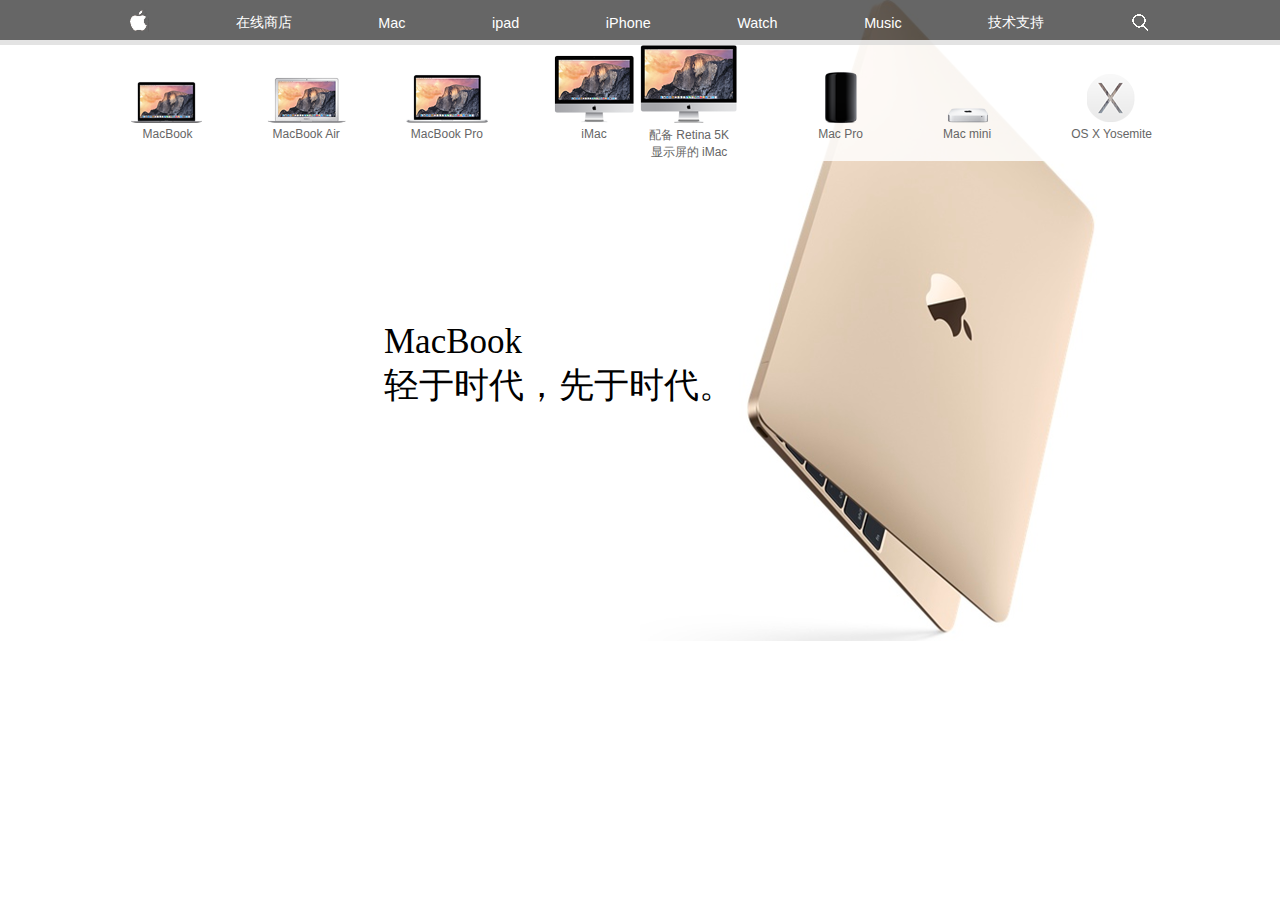
==== mac.html @ f72fe7f3 "一部分" ====
<!DOCTYPE html>
<html>
<head lang="en">
    <meta charset="UTF-8">
    <meta name="viewport" content="width=device-width,intial-scale=1.0,user-scalable=no">
    <link href="css/base.css" rel="stylesheet" type="text/css">
    <link href="css/style.css" rel="stylesheet" type="text/css">
    <title></title>
</head>
<body>
<div class="menubg">
    <ul class="menu">
        <li><a><img src="images/menulogo.png"></a></li>
        <li><a>在线商店</a></li>
        <li><a>Mac</a></li>
        <li><a>ipad</a></li>
        <li><a>iPhone</a></li>
        <li><a>Watch</a></li>
        <li><a>Music</a></li>
        <li><a>技术支持</a></li>
        <li class="searchli1">
            <input type="checkbox" id="search" class="searchche">
            <label for="search" class="searchlab"></label>
            <div class="searchbox">
                <img src="images/search2.png" class="searchicon">
                <input type="text" class="menuseacher">
            </div>
        </li>
        <li class="searchli2">
            <a><div class="search2"></div></a>
        </li>
    </ul>
</div>

<div class="mac_menubox">
    <div class="mac_menubox1">
    <ul class="mac">
        <li><img src="images/Mac1.png"><br>MacBook</li>
        <li><img src="images/Mac2.png"><br>MacBook Air</li>
        <li><img src="images/Mac3.png"><br>MacBook Pro</li>
        <li><img src="images/Mac4.png"><br>iMac</li>
        </ul>
        <ul class="mac2">
        <li><img src="images/Mac5.png"><br>配备 Retina 5K <br>显示屏的 iMac</li>
        <li><img src="images/Mac6.png"><br>Mac Pro</li>
        <li><img src="images/Mac7.png"><br>Mac mini</li>
        <li><img src="images/Mac8.png"><br>OS X Yosemite</li>
    </ul>
</div>
    </div>
<div class="store_box1">
    <img src="images/macbg.png" class="mac_img1">
    <div class="mac_imgtext">MacBook<br>
        轻于时代，先于时代。
    </div>
</div>
</body>
</html>
---- css/base.css ----
body{
    padding: 0;
    margin: 0;
    font-size: 12px;
    font-family: Arial;
    color: #000000;
}
a{
    text-decoration: none;
    cursor: pointer;
}
a:hover{
    text-decoration: underline;
}
ul{
    margin: 0;
    padding: 0;
    list-style: none;
}

/*菜单*/
.menubg{
    position: absolute;
    left: 0;
    top: 0;
    width: 100%;
    height: 45px;
    background: rgba(0, 0, 0, 0.6);
    z-index: 1;
}
.menu{
    width: 80%;
    margin: 0 auto;
    height: 45px;
    /*line-height: 45px;*/
    display: flex;
    align-items: center;
    justify-content: space-between;
    color: #ffffff;
    font-size: 1.2em;
}
.menu li:hover a{
    opacity: 0.6;
    text-decoration: none;
}
.search2{
    width: 21px;
    height: 21px;
    background: url("../images/search1.png");
}
.searchli2{
    display: none;
}
.searchche{
    display: none;
}
.searchlab{
    display: block;
    width: 21px;
    height: 21px;
    background: url("../images/search1.png");
}
.searchlab:hover{
    opacity: 0.6;
}
.searchbox{
    width: 0px;
    height: 35px;
    background: #ffffff;
    border-radius: 3px;
    display: none;
}
.searchicon{
    margin-top: 5px;
    float: left;
}

.menuseacher{
    width: 80%;
    height: 25px;
    border: none;
    margin-top: 5px;
    float: left;
}
.searchche:checked ~ .searchlab{
    display: none;
}
.searchche:checked ~ .searchbox{
    display: block;
    width: 220px;
    transition: all 3s linear;
}



/*菜单 end*/
@media screen and (max-width: 800px){
    .menu {
        width: 100%;
    }
    .searchli1{
        display: none;
    }
    .searchli2{
        display: block;
    }
}
@media screen and (max-width: 480px){
    .menu {
        font-size: 1em;
    }
}
---- css/style.css ----
/*首页*/
/*首页图片展示1*/
.indimgshow{
    width:100%;
    height:auto;
    position: relative;
}
.indimgshow1{
    width:100%;
    height: 684px;
    background: url("../images/ind_img1.png");
    background-size: 100% 684px;
}
.imgche1{
    display: none;
}
.imgche2{
    display: none;
}
.imgche3{
    display: none;
}
.imgche1:checked ~ .imglab1{
    border: 1px solid blue;
    border-radius: 6px;
    background: rgba(255, 255, 255, 0);
}
.imgche2:checked ~ .imglab2{
    border: 1px solid blue;
    border-radius: 6px;
    background: rgba(255, 255, 255, 0);
}
.imgche3:checked ~ .imglab3{
    border: 1px solid blue;
    border-radius: 6px;
    background: rgba(255, 255, 255, 0);
}
.imglab1{
    display: block;
    width: 10px;
    height: 10px;
    border-radius: 5px;
    background: #999999;
    position: absolute;
    top: 90%;
    left: 47%;
    z-index: 1;
}
.imglab2{
    display: block;
    width: 10px;
    height: 10px;
    border-radius: 5px;
    background: #999999;
    position: absolute;
    top: 90%;
    left: 50%;
    z-index: 1;
}
.imglab3{
    display: block;
    width: 10px;
    height: 10px;
    border-radius: 5px;
    background: #999999;
    position: absolute;
    top: 90%;
    left: 53%;
    z-index: 1;
}
.imgche1:checked ~ .indimgshow1{
    background: url("../images/ind_img1.png");
    background-size: 100% 684px;
}
.imgche2:checked ~ .indimgshow1{
    background: url("../images/ind_img2.png");
    background-size: 100% 684px;
}
.imgche3:checked ~ .indimgshow1{
    background: url("../images/ind_img3.png");
    background-size: 100% 684px;
}
.ind_imgbox1{
    width: 100%;
    /*height: 200px;*/
    display: flex;
    justify-content: space-between;
}
.ind_imgbox2{
    width: 49.75%;
    /*height: 200px;*/
    display: flex;
    justify-content: space-between;
}
.ind_imgbox3{
    width: 49.5%;
    height: 200px;
    background: url("../images/ind_img4.jpg");
    background-position: center center;
}
.ind_imgbox4{
    width: 49.5%;
    height: 200px;
    background: url("../images/ind_img5.jpg");
    background-position: center center;
}
.ind_imgbox5{
    width: 49.5%;
    height: 200px;
    background: url("../images/ind_img6.jpg");
    background-position: center center;
}
.ind_imgbox6{
    width: 49.5%;
    height: 200px;
    background: url("../images/ind_img7.jpg");
    background-position: center center;
}
/*首页图片展示1 end*/
.ind_footer{
    width: 80%;
    display: flex;
    justify-content: space-between;
    margin:0 auto;
    font-size: 10px;
}
.ind_footer a{
    color: #666;
}
.ind_footer a:hover{
    color: #333;
}

.ind_footertext1{
    width: 55%;
    line-height: 30px;
    color: #999;
}
.ind_footertext2{
    width: 45%;
    line-height: 30px;
    text-align: right;
    color: #999;
}

@media screen and (max-width: 800px) {
    .indimgshow1{
        width:100%;
        height: 550px;
        background: url("../images/ind_img1.png");
        background-size: 100% 550px;
    }
    .imgche1:checked ~ .indimgshow1{
        background: url("../images/ind_img1.png");
        background-size: 100% 550px;
    }
    .imgche2:checked ~ .indimgshow1{
        background: url("../images/ind_img2.png");
        background-size: 100% 550px;
    }
    .imgche3:checked ~ .indimgshow1{
        background: url("../images/ind_img3.png");
        background-size: 100% 550px;
    }

    .ind_imgbox1{
        flex-direction:column;
    }
    .ind_imgbox2{
        width: 100%;
    }
    .ind_footer {
        width: 100%;

    }
}
@media screen and (max-width: 480px){
    .indimgshow1{
        width:100%;
        height: 350px;
        background: url("../images/ind_img1.png");
        background-size: 100% 350px;
    }
    .imgche1:checked ~ .indimgshow1{
        background: url("../images/ind_img1.png");
        background-size: 100% 350px;
    }
    .imgche2:checked ~ .indimgshow1{
        background: url("../images/ind_img2.png");
        background-size: 100% 350px;
    }
    .imgche3:checked ~ .indimgshow1{
        background: url("../images/ind_img3.png");
        background-size: 100% 350px;
    }
    .ind_imgbox2{
        flex-direction:column;
    }
    .ind_imgbox3{
       width: 100%;
    }
    .ind_imgbox4{
        width: 100%;
    }
    .ind_imgbox5{
        width: 100%;
    }
    .ind_imgbox6{
        width: 100%;
    }
    .ind_footer {
        flex-direction:column;
    }
    .ind_footertext1{
        width: 100%;
    }
    .ind_footertext2{
        width: 100%;
        text-align: left;
    }
}
/*首页end*/

/*store*/
/*store 菜单*/
.store_menubox{
    position: absolute;
    top:45px;
    width: 100%;
    height: 164px;
    background: rgba(255, 255, 255, 0.8);
    z-index: 1;
}
.store_menubox1 {
    width: 80%;
    height: 60px;
    margin: 0 auto;
    display: flex;
    justify-content: space-between;
    align-items: center;
}
.storetext1{
    opacity: 0.6;
}
.storetext1:hover{
    opacity: 1;
}
.store_menuul{
    display: flex;
}
.store_menuul li{
    margin-left: 20px;
    opacity: 0.4;
}
.store_menuul li:hover{
    opacity: 1;
}

.countche{
    display: none;
}
.countlab{
    display: block;
    width: 35px;
    height: 20px;
    background: url("../images/icon1.png");
}
.shopche{
    display: none;
}
.shoplab{
    display: block;
    width: 30px;
    height: 13px;
    background: url("../images/icon2.png");
}
.equi{
    width: 80%;
    height: 80px;
    display: flex;
    margin: 0 auto;
    margin-top: 20px;
    justify-content: space-between;
}
.equi li{
    text-align: center;
    color: #666;
    line-height: 25px;
}
/*store菜单end*/
.store_box1{
    width: 100%;
    position:relative;
}
.store_img1{
    width: 100%;
    height: auto;
}
.store_imgtext{
    position: absolute;
    left: 30%;
    top: 70%;
    font-size: 40px;
    font-family: "微软雅黑", "黑体";
}
.store_box2{
    width: 100%;
    padding-top: 50px;
    position: relative;
}
.store_img2{
    width: 35%;
    position: relative;
    left: 60%;
}
.store_img2_logo{
    position: absolute;
    width: 15%;
    top:30%;
    left: 25%;
}
.store_img2_botton{
    position: absolute;
    top:42%;
    left: 30%;
    border-radius: 3px;
    color:#f5f5f5;
   background-color: #0c90d2;
    background: -webkit-gradient(linear,left top ,left bottom,
    from(#38b6f5),to(#028acd));
    padding:8px 12px;
}
.store_img3{
    width: 28%;
    position: relative;
    left: 15%;
}
.store_img3_botton{
    position: absolute;
    top:45%;
    left: 68%;
    border-radius: 3px;
    color:#f5f5f5;
    background-color: #0c90d2;
    background: -webkit-gradient(linear,left top ,left bottom,
    from(#38b6f5),to(#028acd));
    padding:8px 12px;
}
.store_img3_text{
    font-size: 50px;
    font-family: "微软雅黑", "黑体";
    position: absolute;
    top:30%;
    left: 64%;
}
.store_box3{
    width: 100%;
    padding-top: 130px;
    padding-bottom: 100px;
    position: relative;
    /*border: 1px solid #000000;*/
}
.store_img4_text{
    font-size: 48px;
    font-family: "微软雅黑", "黑体";
    position: relative;
    left: 40%;
}
.store_img4_botton{
    position: relative;
    top:20px;
    left: 48%;
    border-radius: 3px;
    color:#f5f5f5;
    background-color: #0c90d2;
    background: -webkit-gradient(linear,left top ,left bottom,
    from(#38b6f5),to(#028acd));
    padding:8px 12px;
}
.store_img4{
    width: 80%;
    margin: 0 auto;
   position: relative;
    left: 10%;
    margin-top: 50px;
}
.store_img5{
    width: 28%;
    position: relative;
    left: 65%;
}

.store_img5_botton{
    position: absolute;
    top:48%;
    left: 35%;
    border-radius: 3px;
    color:#f5f5f5;
    background-color: #0c90d2;
    background: -webkit-gradient(linear,left top ,left bottom,
    from(#38b6f5),to(#028acd));
    padding:8px 12px;
}
.store_img5_text{
    font-size: 50px;
    font-family: "微软雅黑", "黑体";
    position: absolute;
    top:30%;
    left: 30%;
}
@-webkit-keyframes frame1{
    from{transform:translateY(0)}
   50%{transform:translateY(50px)}
    to{transform:translateY(0)}
}
.store_box2:hover .store_img2{
    -webkit-animation:frame1 2s linear infinite;
}
.store_box2:hover .store_img3{
    -webkit-animation:frame1 2s linear infinite;
}
.store_box3:hover .store_img4{
    -webkit-animation:frame1 2s linear infinite;
}
.store_box2:hover .store_img5{
    -webkit-animation:frame1 2s linear infinite;
}


/*配件*/
.acc_state{
    width: 100%;
    height: 75px;
    border-top: 1px solid #c0c0c0;
    border-bottom: 1px solid #c0c0c0;
    margin-top: 80px;
    text-align: center;
}
.acc_text1{
    display: inline-block;
    padding-left: 30px;
    height: 20px;
    margin-top: 30px;
    background: url("../images/icon-shipping.jpg") no-repeat;
}
.acc_text1:hover{
    color: #08c;
}
.acc_title{
    width: 100%;
    height: 150px;
    text-align: center;
    margin-top: 30px;
    line-height: 50px;
}
.acc_titletext1{
    font-size: 40px;
    font-weight:bold;
}
.acc_titletext2{
    font-size: 20px;
    color: #0088cc;
}
.acc_box{
    margin-top: 200px;
}
.acc_box1{
    width: 95%;
    margin: 0 auto;
    display: flex;
    justify-content: space-between;
    position: relative;
    text-align: center;
}
.acc_box2{
    width: 49.5%;
    position: relative;
}
.acc_img{
    width: 100%;
}
.acc_text2{
    position: absolute;
    left: 20%;
    bottom:10%
}
.acc_text2:hover{
    color: #009edd;
}
.acc_text3{
    position: absolute;
    left: 40%;
    bottom:5%;
    color: #979797;
}
/*配件*/

/*专家沟通*/
.chat{
    width: 100%;
    position: relative;
}
.chatbg{
    width: 100%;
}
.chatbox{
    position: absolute;
    width: 100%;
    height: 100%;
    top: 0;
    left: 0;
    display: flex;
    flex-direction: column;
    align-items: center;
}
.chattext1{
    color: #ffffff;
    font-size: 50px;
    position: relative;
    top: 10%;
}
.chattext2{
    color: #ffffff;
    font-size: 20px;
    position: relative;
    top: 15%;
}
/*专家沟通 end*/

/*配件 end*/
.store_box4{
    width: 100%;
    height: 350px;
    display: flex;
    align-items: center;
    flex-direction: column;
    margin-top: 30px;
    line-height: 50px;
}
.dowimg{

}
.dowtext1{
    font-size: 25px;
}
.dowtext2{
    font-size: 18px;
}
.dowtext3{
    font-size: 15px;
    color: #009edd;
}
.footertitle{
     width: 100%;
    height: 50px;
    background: #f2f2f2;
    position: relative;
    line-height: 50px;
}
.footertitle_text{
    position: absolute;
    left: 10%;
    color: #666;
    text-shadow: 0 1px 0 white;
}
.footer_ulbox{
    width: 100%;
    background: #f2f2f2;

}
.footer_ulbox1{
    display: flex;
    width: 80%;
    justify-content: space-between;
    margin: 0 auto;
}
.footer_ul{
    color: #666;
    line-height: 23px;
}
.footer_ul li:nth-child(1){
    font-weight: bolder;
    color: #000000;
}
@media screen and (max-width: 800px){

    .store_menubox1 {
        width: 100%;
        height: 60px;
    }
    .store_imgtext{
        font-size: 20px;
    }
    .store_img3_text{
        font-size: 20px;
    }
    .store_img4_text{
        font-size: 20px;
    }
    .store_img5_text{
        font-size: 20px;
    }
    .equi{
        width: 100%;
        justify-content: space-around;
}
    .store_img2_botton {
        position: absolute;
        left: 25%;
    }
    .store_img3_botton {
        position: absolute;
        left: 63%;
    }
    .store_img4_botton {
        left: 40%
    }
    .store_img5_botton {
        position: absolute;
        left: 30%;
    }
    .acc_box1{
        width: 95%;
        margin: 0 auto;
        display: flex;
        justify-content: space-between;
        flex-direction: column;
    }
    .acc_box2{
        width: 100%;
        position: relative;
    }
    .acc_text3{
        left: 40%;
    }

    .chattext1{
        font-size: 30px;
    }
    .chattext2{
        font-size: 18px;
    }
    .store_box4{
        width: 100%;
        height:380px;
    }
    .dowtext1{
        font-size: 18px;
    }
    .dowtext2{
        font-size: 15px;
    }
    .dowtext3{
        font-size: 12px;
    }
}

@media screen and (max-width: 600px){
    .chattext1{
        font-size: 22px;
    }
    .chattext2{
        font-size: 15px;
    }
    .store_box4{
        width: 100%;
        height:400px;
    }
    .dowtext1{
        font-size: 15px;
    }
    .dowtext2{
        font-size: 13px;
    }
    .dowtext3{
        font-size: 12px;
    }
    .footer_ulbox1{
        flex-direction: column;
    }
}
/*store end*/

/*Mac*/
.mac_menubox{
    width: 100%;
    background: rgba(255, 255, 255, 0.82);
    position: absolute;
    top: 40px;
    z-index: 3;
}
.mac_menubox1{
    width: 80%;
    margin: 0 auto;
    display: flex;
}
.mac{
    display: flex;
    flex: 1;
    justify-content: space-between;
    text-align: center;
    color: #666;
    -webkit-animation:frame2 2s linear,
frame3 2s linear;
}
.mac2{
    display: flex;
    flex: 1;
    justify-content: space-between;
    text-align: center;
    color: #666;
    -webkit-animation:frame2 2s linear,
    frame3 2s linear;
}
@-webkit-keyframes frame2{
    from{transform:translateX(20px)}
    to{transform:translateX(0)}
}
@-webkit-keyframes frame3{
    from{opacity: 0}
    to{opacity: 1)}
}
.mac_img1{
    position: relative;
    left: 50%;
}
.mac_imgtext{
    position: absolute;
    left: 30%;
    top: 50%;
    font-size: 35px;
    font-family: "微软雅黑", "黑体";
}

@media screen and (max-width: 800px){

    .mac_menubox1{
        display: flex;
        width: 100%;
        justify-content: space-around;
    }
    .mac_menubox{
        /*transform: scale(0.8);*/
    }
    .mac_imgtext{
        font-size: 20px;
    }
}

@media screen and (max-width: 600px){
    .mac_menubox1{
        display: flex;
        flex-direction: column;
        /*transform: scale(1,0.5);*/
    }
    .mac_menubox{
        top: -10px;
        transform: scaleY(0.5);
    }
}

/*Mac end*/
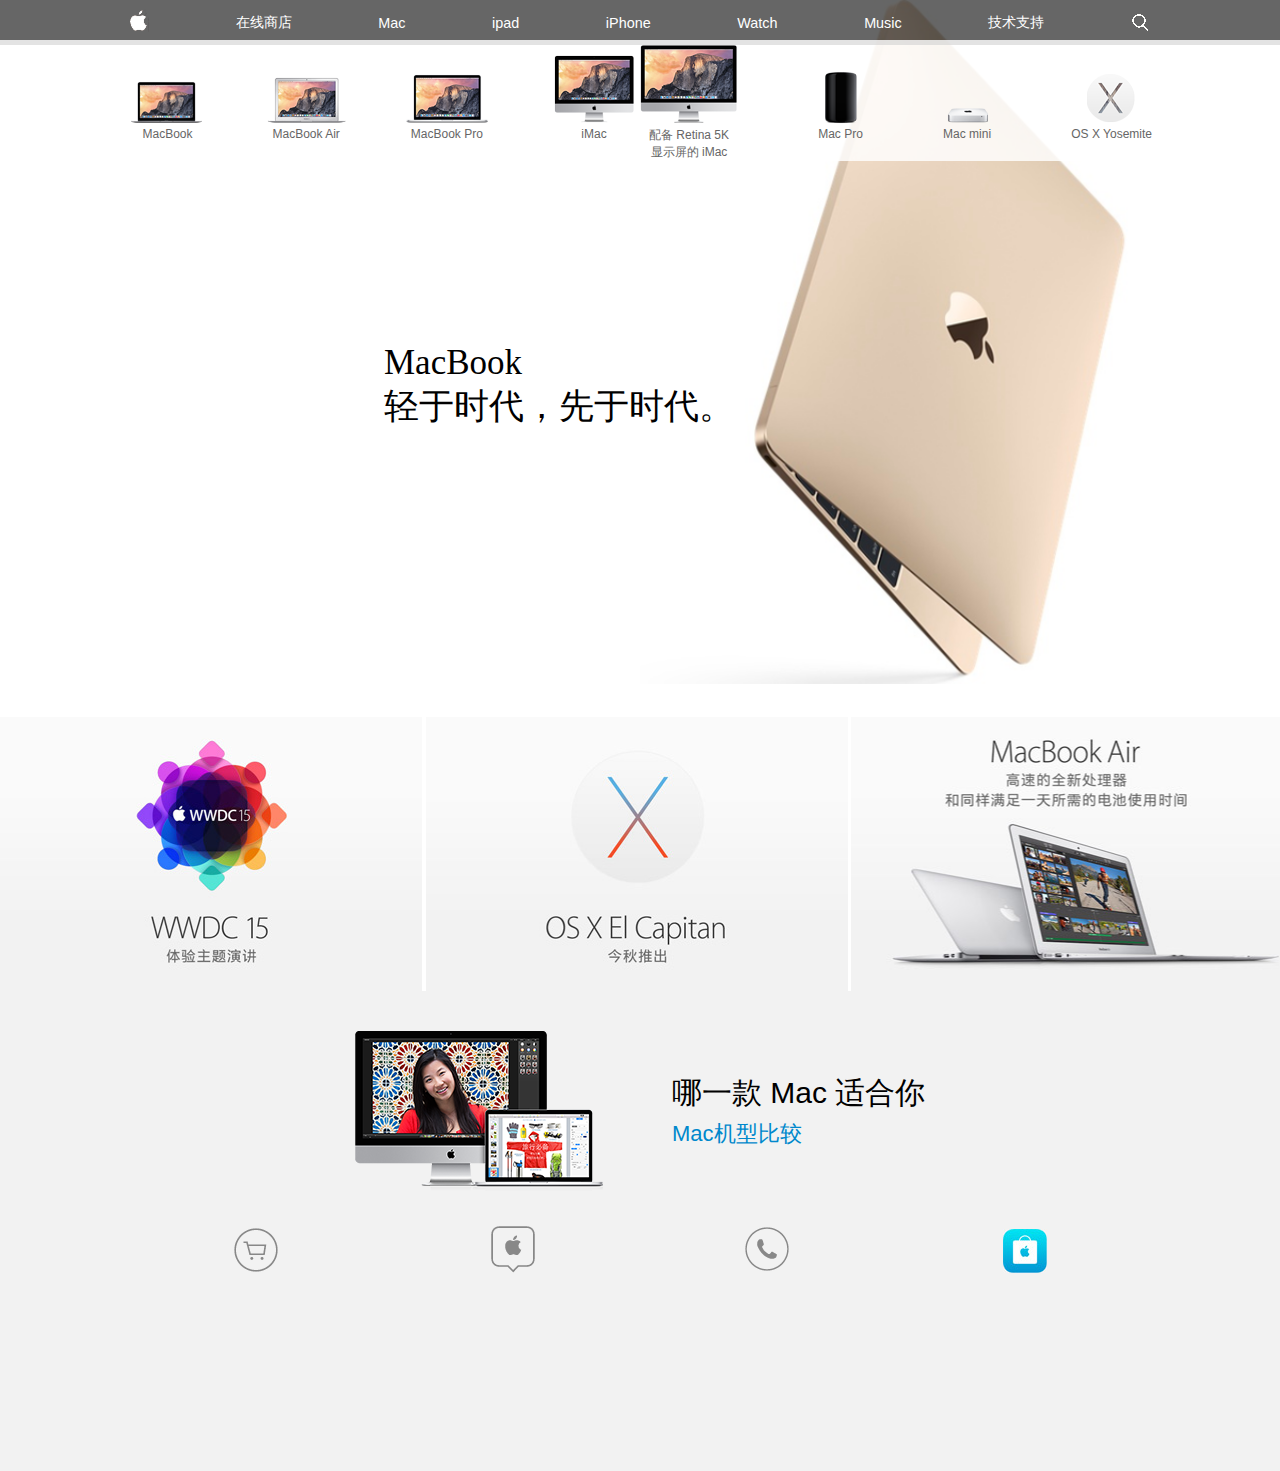
==== commit 983c4681: "3页" ====
--- a/mac.html
+++ b/mac.html
@@ -54,5 +54,28 @@
         轻于时代，先于时代。
     </div>
 </div>
+<div class="mac_box1">
+    <div class="mac_box2"></div>
+    <div class="mac_box3"></div>
+    <div class="mac_box4"></div>
+    </div>
+<div class="macbox5">
+    <div class="macbox6">
+        <img src="images/macimg4.png">
+        <div class="macbox6text">哪一款 Mac 适合你<br>
+        <span class="macbox6text2">Mac机型比较</span>
+        </div>
+    </div>
+</div>
+<div class="macbox7">
+    <div class="macbox8">
+        <div class="macbox9">
+            <img src="images/mac_icon1.png">
+        </div>
+        <div class="macbox9"><img src="images/mac_icon2.png"></div>
+        <div class="macbox9"><img src="images/mac_icon3.png"></div>
+        <div class="macbox9"><img src="images/mac_icon4.png"></div>
+    </div>
+    </div>
 </body>
 </html>--- a/css/style.css
+++ b/css/style.css
@@ -723,6 +723,10 @@
 .mac_img1{
     position: relative;
     left: 50%;
+    width: 50%;
+}
+.mac_img1:hover {
+    -webkit-animation: frame1 2s linear;
 }
 .mac_imgtext{
     position: absolute;
@@ -731,6 +735,70 @@
     font-size: 35px;
     font-family: "微软雅黑", "黑体";
 }
+.mac_box1{
+    width: 100%;
+    display: flex;
+    justify-content: space-between;
+    margin-top: 30px;
+}
+.mac_box2{
+   width: 33%;
+    height: 274px;
+    background: url("../images/macimg1.jpg");
+    background-position: center center;
+}
+.mac_box3{
+    width: 33%;
+    height: 274px;
+    background: url("../images/macimg2.jpg");
+    background-position: center center;
+}
+.mac_box4{
+    width: 33.5%;
+    height: 274px;
+    background: url("../images/macimg3.jpg");
+    background-position: center center;
+}
+.macbox5{
+    width: 100%;
+    background: #f2f2f2;
+    padding-top: 20px;
+}
+.macbox6{
+    width: 50%;
+    margin: 0 auto;
+    margin-top: 20px;
+    display: flex;
+    align-items: center;
+    justify-content: space-around;
+}
+.macbox6img{
+
+}
+.macbox6text{
+     font-size: 30px;
+}
+.macbox6text2{
+    font-size: 22px;
+    color: #08c;
+    cursor: pointer;
+}
+.macbox7{
+    padding-top: 30px;
+    width: 100%;
+    background: #f2f2f2;
+}
+.macbox8{
+    width: 80%;
+    display: flex;
+    justify-content: space-around;
+    margin: 0 auto;
+}
+.macbox9{
+    text-align: center;
+    width: 25%;
+    height: 250px;
+}
 
 @media screen and (max-width: 800px){
 
@@ -744,6 +812,21 @@
     }
     .mac_imgtext{
         font-size: 20px;
+    }
+    .mac_box1{
+        flex-direction: column;
+    }
+    .mac_box2{
+        width: 100%;
+    }
+    .mac_box3{
+        width: 100%;
+    }
+    .mac_box4{
+        width: 100%;
+    }
+    .macbox6{
+        width: 100%;
     }
 }
 
@@ -757,6 +840,9 @@
         top: -10px;
         transform: scaleY(0.5);
     }
+    .mac_imgtext{
+        font-size: 15px;
+    }
 }
 
 /*Mac end*/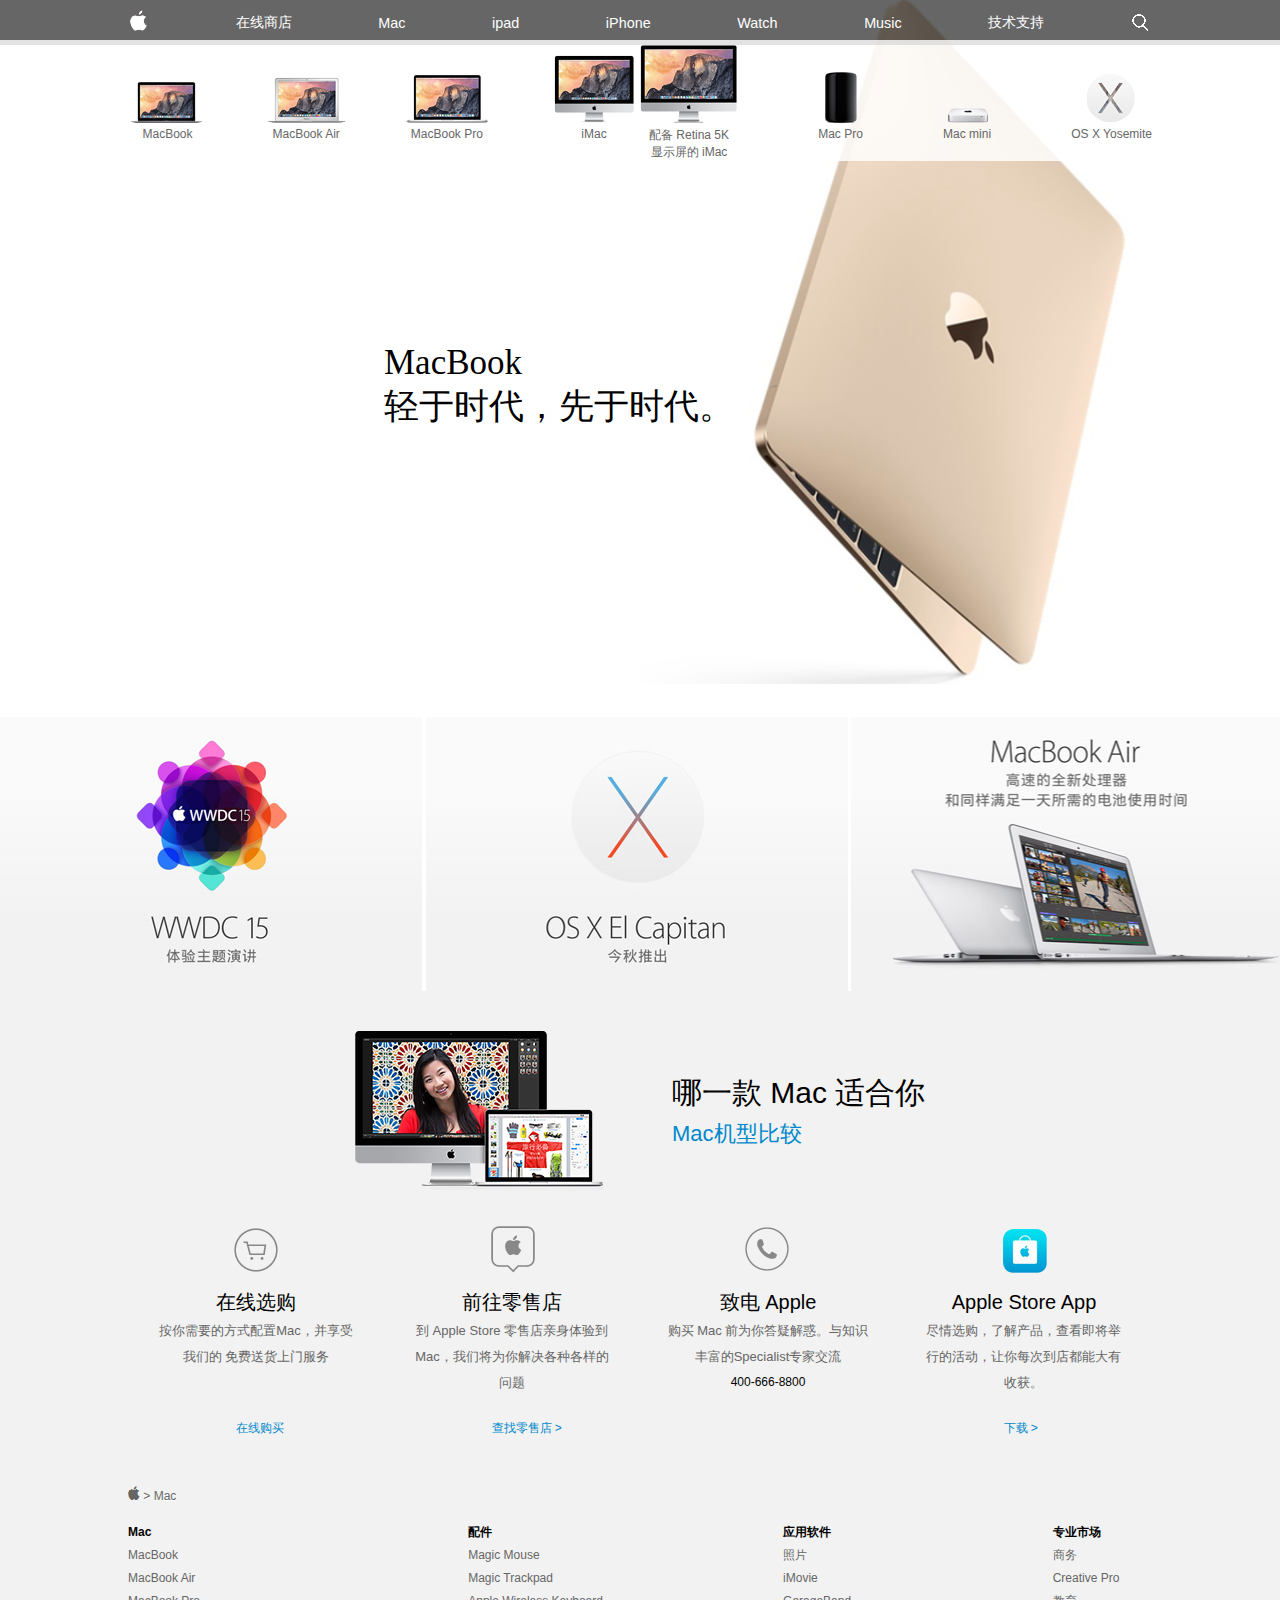
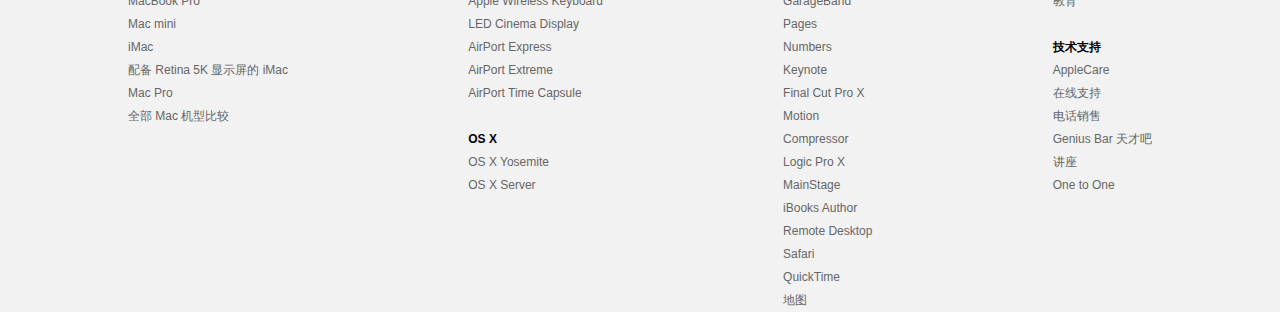
==== commit 7ec62104: "mac基本完成" ====
--- a/mac.html
+++ b/mac.html
@@ -10,9 +10,9 @@
 <body>
 <div class="menubg">
     <ul class="menu">
-        <li><a><img src="images/menulogo.png"></a></li>
-        <li><a>在线商店</a></li>
-        <li><a>Mac</a></li>
+        <li><a href="index.html"><img src="images/menulogo.png"></a></li>
+        <li><a href="Store.html">在线商店</a></li>
+        <li><a href="mac.html">Mac</a></li>
         <li><a>ipad</a></li>
         <li><a>iPhone</a></li>
         <li><a>Watch</a></li>
@@ -70,12 +70,97 @@
 <div class="macbox7">
     <div class="macbox8">
         <div class="macbox9">
-            <img src="images/mac_icon1.png">
+            <img src="images/mac_icon1.png"><br>
+            <span class="macbox9_text1">在线选购</span><br>
+            <span class="macbox9_text2">按你需要的方式配置Mac，并享受我们的
+                免费送货上门服务</span><br>
+            <div class="macbox9_text3"><a>在线购买</a></div>
         </div>
-        <div class="macbox9"><img src="images/mac_icon2.png"></div>
-        <div class="macbox9"><img src="images/mac_icon3.png"></div>
-        <div class="macbox9"><img src="images/mac_icon4.png"></div>
+        <div class="macbox9">
+            <img src="images/mac_icon2.png"><br>
+            <span class="macbox9_text1">前往零售店</span><br>
+            <span class="macbox9_text2">到 Apple Store 零售店亲身体验到 Mac，我们将为你解决各种各样的问题</span><br>
+            <div class="macbox9_text3"><a>查找零售店 ></a></div>
+        </div>
+        <div class="macbox9"><img src="images/mac_icon3.png"><br>
+            <span class="macbox9_text1">致电 Apple</span><br>
+            <span class="macbox9_text2">购买 Mac 前为你答疑解惑。与知识丰富的Specialist专家交流</span><br>
+            <div class="macbox9_text4"></div>400-666-8800</div>
+        <div class="macbox9"><img src="images/mac_icon4.png"><br>
+            <span class="macbox9_text1">Apple Store App</span><br>
+            <span class="macbox9_text2">尽情选购，了解产品，查看即将举行的活动，让你每次到店都能大有收获。</span><br>
+            <div class="macbox9_text3"><a>下载 ></a></div>
+        </div>
     </div>
     </div>
+<div class="footertitle">
+    <div class="footertitle_text">
+        <img src="images/footlogo.png"> > Mac
+    </div>
+</div>
+<div class="footer_ulbox">
+    <div class="footer_ulbox1">
+        <ul class="footer_ul">
+           <li>Mac</li>
+            <li>MacBook</li>
+            <li>MacBook Air</li>
+            <li>MacBook Pro</li>
+            <li>Mac mini</li>
+            <li>iMac</li>
+            <li>配备 Retina 5K 显示屏的 iMac</li>
+            <li>Mac Pro</li>
+            <li>全部 Mac 机型比较</li>
+        </ul>
+        <ul class="footer_ul">
+        <li>配件</li>
+            <li>Magic Mouse</li>
+            <li>Magic Trackpad</li>
+            <li>Apple Wireless Keyboard</li>
+            <li>LED Cinema Display</li>
+            <li>AirPort Express</li>
+            <li>AirPort Extreme</li>
+            <li>AirPort Time Capsule</li>
+            <li>&nbsp;</li>
+            <li class="footerli">OS X</li>
+            <li>OS X Yosemite</li>
+            <li>OS X Server</li>
+        </ul>
+
+        <ul class="footer_ul">
+            <li>应用软件</li>
+            <li>照片</li>
+            <li>iMovie</li>
+            <li>GarageBand</li>
+            <li>Pages</li>
+            <li>Numbers</li>
+            <li>Keynote</li>
+            <li>Final Cut Pro X</li>
+            <li>Motion</li>
+            <li>Compressor</li>
+            <li>Logic Pro X</li>
+            <li>MainStage</li>
+            <li>iBooks Author</li>
+            <li>Remote Desktop</li>
+            <li>Safari</li>
+            <li>QuickTime</li>
+            <li>地图</li>
+        </ul>
+
+        <ul class="footer_ul">
+        <li>专业市场</li>
+            <li>商务</li>
+            <li>Creative Pro</li>
+            <li>教育</li>
+            <li>&nbsp;</li>
+            <li class="footerli">技术支持</li>
+            <li>AppleCare</li>
+            <li>在线支持</li>
+            <li>电话销售</li>
+            <li>Genius Bar 天才吧</li>
+            <li>讲座</li>
+            <li>One to One</li>
+            </ul>
+    </div>
+</div>
 </body>
 </html>--- a/css/base.css
+++ b/css/base.css
@@ -38,6 +38,9 @@
     justify-content: space-between;
     color: #ffffff;
     font-size: 1.2em;
+}
+.menu li a{
+    color: #ffffff;
 }
 .menu li:hover a{
     opacity: 0.6;
--- a/css/style.css
+++ b/css/style.css
@@ -796,10 +796,36 @@
 }
 .macbox9{
     text-align: center;
-    width: 25%;
+    width: 20%;
     height: 250px;
-}
-
+    position: relative;
+    line-height: 25px;
+}
+.macbox9_text1{
+    font-size: 20px;
+}
+.macbox9_text2{
+    font-size: 13px;
+    color: #666;
+}
+.macbox9_text3{
+    color: #08c;
+    cursor: pointer;
+    position: absolute;
+    bottom: 30px;
+    left: 40%;
+}
+.macbox9_text4{
+    /*color: #08c;*/
+    cursor: pointer;
+    position: absolute;
+    bottom: 30px;
+    left: 40%;
+}
+.footerli{
+    color: #000000;
+    font-weight: bolder;
+}
 @media screen and (max-width: 800px){
 
     .mac_menubox1{
@@ -828,6 +854,18 @@
     .macbox6{
         width: 100%;
     }
+
+    .macbox8{
+        flex-direction: column;
+    }
+    .macbox9{
+        width: 100%;
+    }
+    .macbox9_text3{
+        left: 45%;
+        /*top: 50px;*/
+    }
+
 }
 
 @media screen and (max-width: 600px){
@@ -843,6 +881,7 @@
     .mac_imgtext{
         font-size: 15px;
     }
+
 }
 
 /*Mac end*/